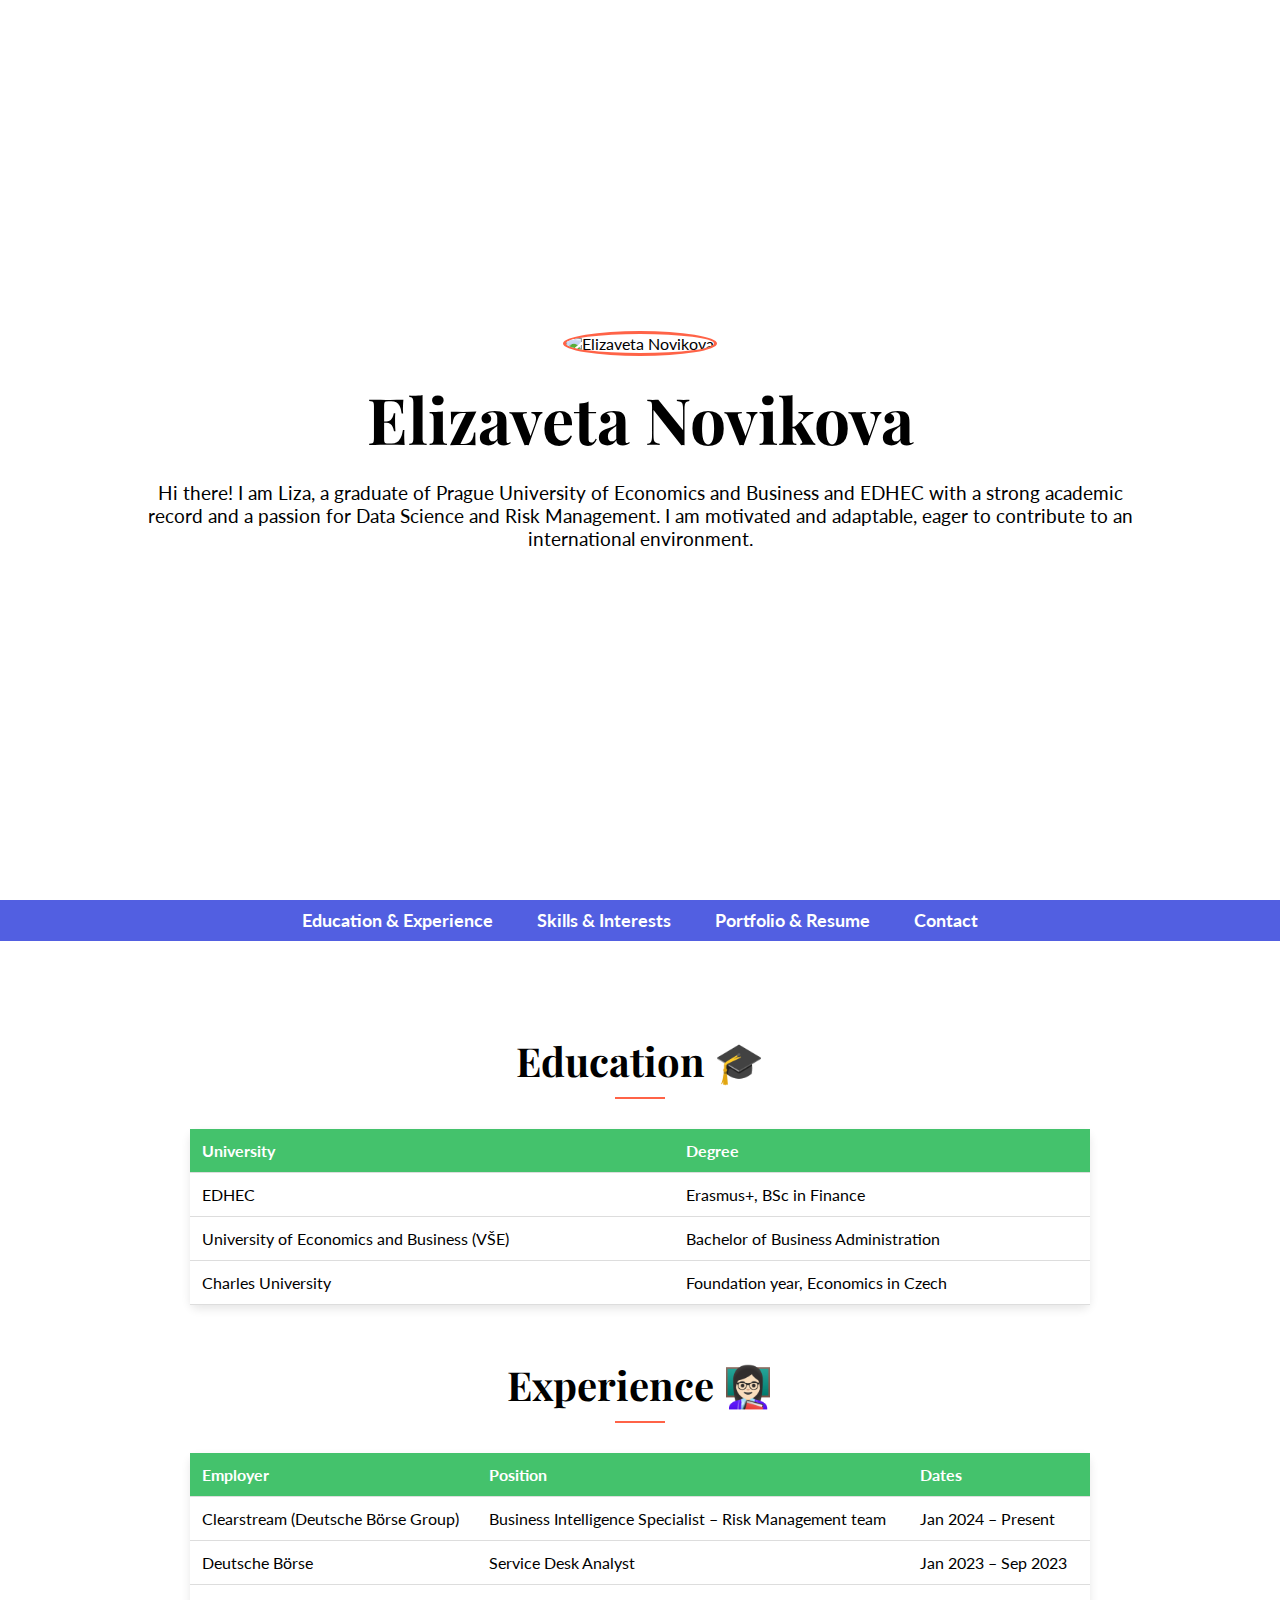
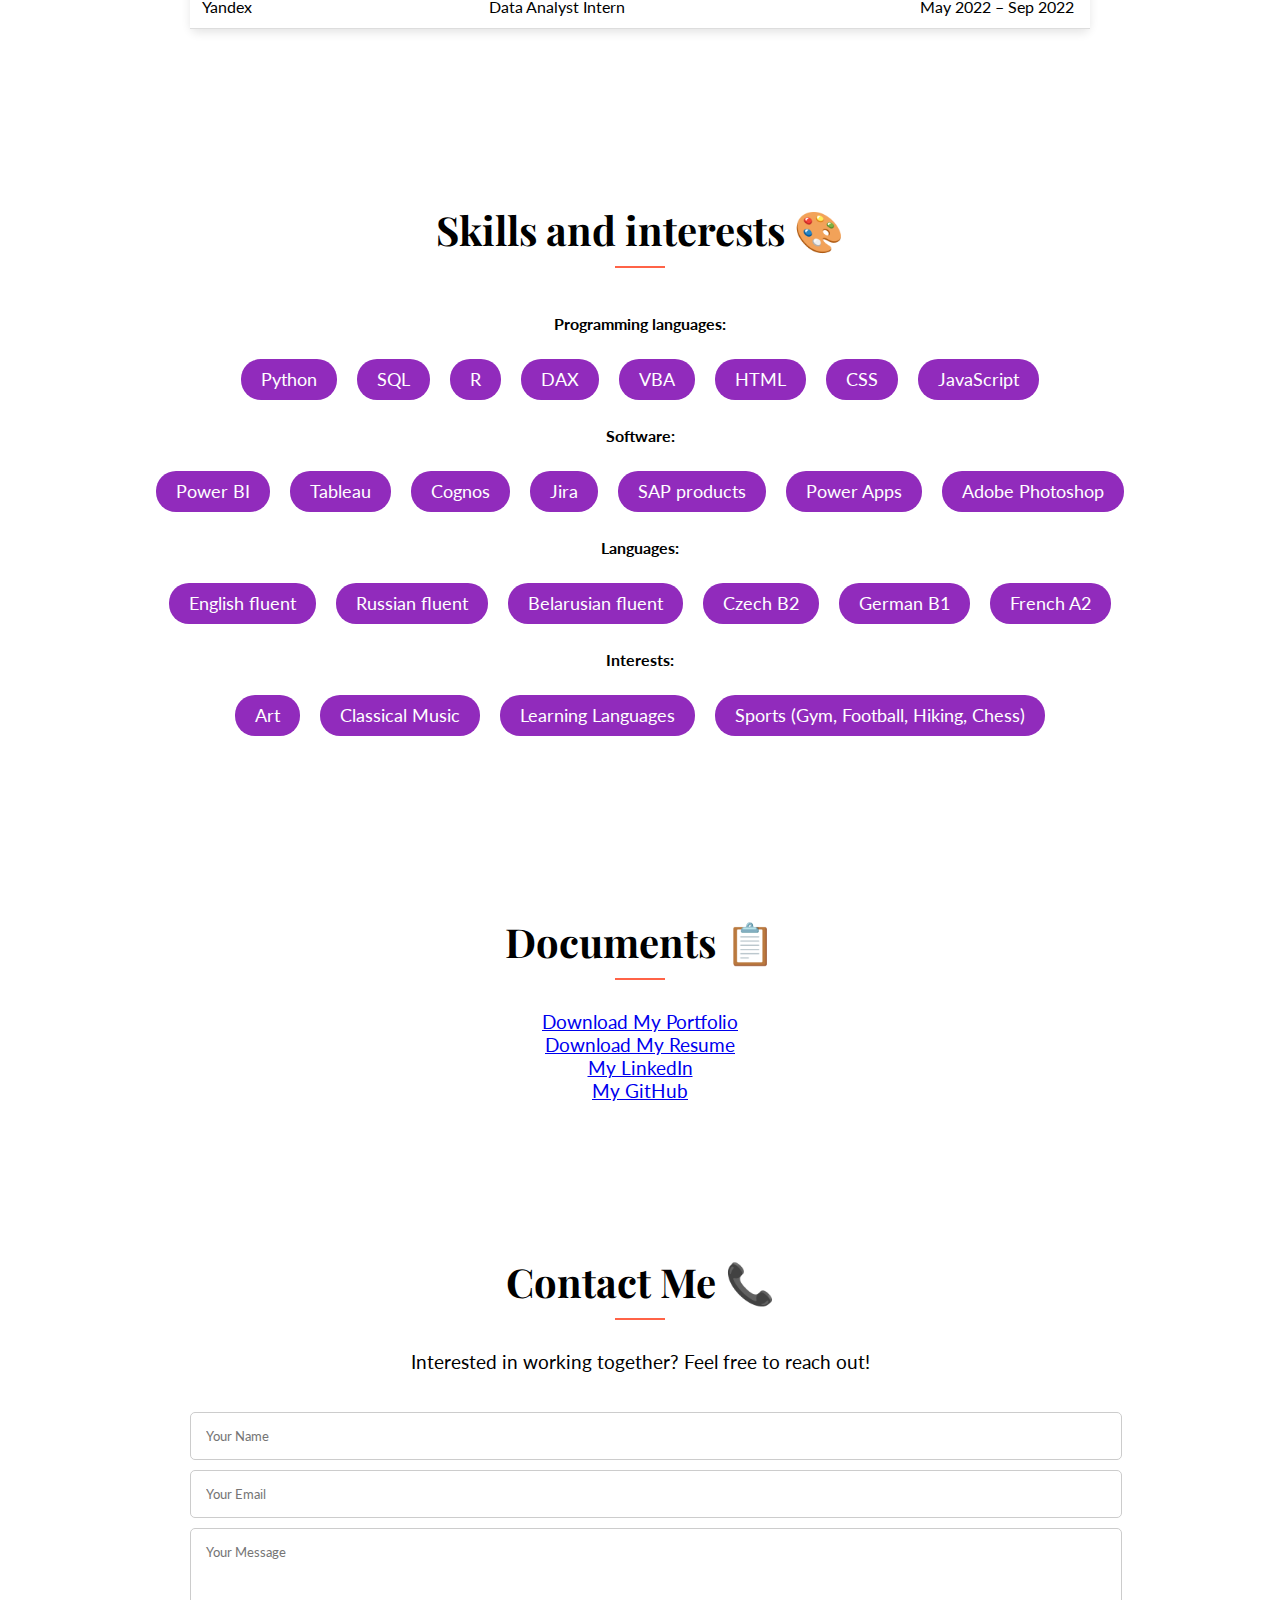
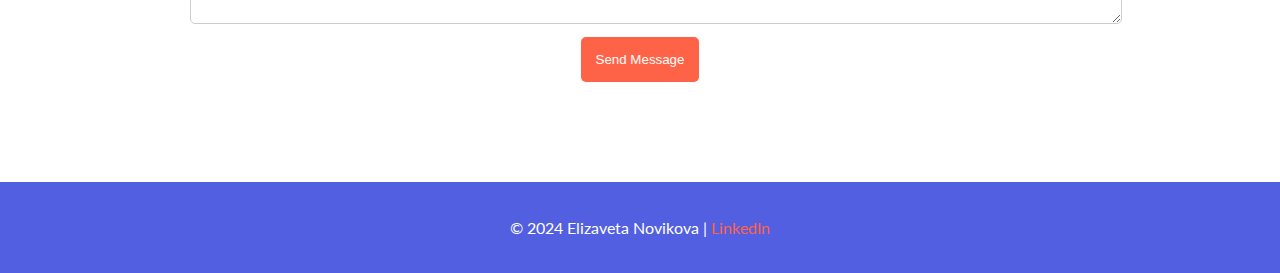
==== index.html @ 58157c76 "Rename HTML & CSS/index.html to index.html" ====
<!DOCTYPE html>
<html lang="en">
<head>
    <meta charset="UTF-8">
    <meta name="viewport" content="width=device-width, initial-scale=1.0">
    <title>Elizaveta Novikova | Portfolio</title>
    <link rel="stylesheet" href="styles.css">
    <link href="https://fonts.googleapis.com/css2?family=Playfair+Display:wght@400;700&family=Lato:wght@300;400;700&display=swap" rel="stylesheet">
</head>
<body>
    <div class="intro-section">
        <div class="intro-content">
            <div class="profile-photo-wrapper">
                <img src="EN photo.png" alt="Elizaveta Novikova" class="profile-photo">
            </div>
            <h1>Elizaveta Novikova</h1>
            <p>Hi there! I am Liza, a graduate of Prague University of Economics and Business and EDHEC with a strong academic record and a passion for Data Science and Risk Management. I am motivated and adaptable, eager to contribute to an international environment.</p>
        </div>
    </div>

    <nav class="nav">
        <ul>
            <li><a href="#education">Education & Experience</a></li>
            <li><a href="#skills">Skills & Interests</a></li>
            <li><a href="#portfolio">Portfolio & Resume</a></li>
            <li><a href="#contact">Contact</a></li>
        </ul>
    </nav>

    <section id="education" class="about-section">
        <div class="content-block">
            <h2>Education 🎓</h2>
            <table class="info-table">
                <tr>
                    <th>University</th>
                    <th>Degree</th>
                </tr>
                <tr>
                    <td>EDHEC</td>
                    <td>Erasmus+, BSc in Finance</td>
                </tr>
                <tr>
                    <td>University of Economics and Business (VŠE)</td>
                    <td>Bachelor of Business Administration</td>
                </tr>
                <tr>
                    <td>Charles University</td>
                    <td>Foundation year, Economics in Czech</td>
                </tr>
            </table>
        </div>

        <div class="content-block">
            <h2>Experience 👩🏻‍🏫</h2>
            <table class="info-table">
                <tr>
                    <th>Employer</th>
                    <th>Position</th>
                    <th>Dates</th>
                </tr>
                <tr>
                    <td>Clearstream (Deutsche Börse Group)</td>
                    <td>Business Intelligence Specialist – Risk Management team</td>
                    <td>Jan 2024 – Present</td>
                </tr>
                <tr>
                    <td>Deutsche Börse</td>
                    <td>Service Desk Analyst</td>
                    <td>Jan 2023 – Sep 2023</td>
                </tr>
                <tr>
                    <td>Yandex</td>
                    <td>Data Analyst Intern</td>
                    <td>May 2022 – Sep 2022</td>
                </tr>
            </table>
        </div>
    </section>

    <section id="skills" class="skills-section">
        <h2>Skills and interests 🎨</h2>
        <p><strong>Programming languages:</strong></p>
        <ul class="skills-list">
            <li>Python</li>
            <li>SQL</li>
            <li>R</li>
            <li>DAX</li>
            <li>VBA</li>
            <li>HTML</li>
            <li>CSS</li>
            <li>JavaScript</li>
        </ul>

        <p><strong>Software:</strong></p>
        <ul class="software-list">
            <li>Power BI</li>
            <li>Tableau</li>
            <li>Cognos</li>
            <li>Jira</li>
            <li>SAP products</li>
            <li>Power Apps</li>
            <li>Adobe Photoshop</li>
        </ul>

        <p><strong>Languages:</strong></p>
        <ul class="languages-list">
            <li>English fluent</li>
            <li>Russian fluent</li>
            <li>Belarusian fluent</li>
            <li>Czech B2</li>
            <li>German B1</li>
            <li>French A2</li>
        </ul>

        <p><strong>Interests:</strong></p>
        <ul class="interests-list">
            <li>Art</li>
            <li>Classical Music</li>
            <li>Learning Languages</li>
            <li>Sports (Gym, Football, Hiking, Chess)</li>
        </ul>
    </section>

    <section id="portfolio" class="contact-section">
        <h2> Documents 📋</h2>
        <p><a href="IT portfolio" target="_blank">Download My Portfolio</a></p>
        <p><a href="your-resume-link.pdf" target="_blank">Download My Resume</a></p>
        <p><a href="https://www.linkedin.com/in/eliza-nkv/" target="_blank">My LinkedIn</a></p>
        <p><a href="https://github.com/liza-n/portfolio.github.io" target="_blank">My GitHub</a></p>
    </section>

    <section id="contact" class="contact-section">
        <h2>Contact Me 📞</h2>
        <p>Interested in working together? Feel free to reach out!</p>
         <br>
        <form action="submit_form.php" method="POST">
            <input type="text" placeholder="Your Name" required>
            <input type="email" placeholder="Your Email" required>
            <textarea placeholder="Your Message" rows="4" required></textarea>
            <button type="submit">Send Message</button>
        </form>
    </section>
    <footer>
        <p>&copy; 2024 Elizaveta Novikova | <a href="https://www.linkedin.com/in/eliza-nkv/" target="_blank">LinkedIn</a></p>
    </footer>

    <script src="script.js"></script>
</body>
</html>
---- styles.css ----
body {
    margin: 0;
    font-family: 'Lato', sans-serif;
    color: #000;
    background: #fff;
    overflow-x: hidden;
}

.profile-photo-wrapper {
    margin-bottom: 20px;
}


.profile-photo {
    border-radius: 50%;
    width: 200px; 
    height: 200px;
    object-fit: cover;
    border: 3px solid #ff6347;
}

.intro-section {
    background: url('background-image.jpg') no-repeat center center/cover;
    height: 100vh;
    display: flex;
    align-items: center;
    justify-content: center;
    text-align: center;
    color: #000;
    position: relative;
}

.intro-content {
    animation: fadeIn 2s ease-out;
}

.intro-section h1 {
    font-family: 'Playfair Display', serif;
    font-size: 4em;
    margin: 0;
}

.intro-section p {
    font-size: 1.2em;
    margin-top: 10px;
    width: 80%;
    max-width: 1350px;
    margin: 0 auto;
    padding: 20px;
    position: relative;
    z-index: 2;
}

.nav {
    background: #525FE1;
    padding: 10px 0;
    text-align: center;
    position: sticky;
    top: 0;
    z-index: 1000;
}

.nav ul {
    list-style: none;
    margin: 0;
    padding: 0;
}

.nav ul li {
    display: inline;
    margin: 0 20px;
}

.nav ul li a {
    color: #fff;
    text-decoration: none;
    font-weight: bold;
    font-size: 1.1em;
    transition: color 0.3s;
}

.nav ul li a:hover {
    color: #ff6347;
}

.about-section, .skills-section, .contact-section {
    padding: 60px 20px;
    text-align: center;
}

h2 {
    font-family: 'Playfair Display', serif;
    font-size: 2.5em;
    margin-bottom: 20px;
    position: relative;
    display: inline-block;
}

h2::after {
    content: '';
    display: block;
    width: 50px;
    height: 2px;
    background: #ff6347;
    margin: 10px auto;
    animation: slideIn 1s ease-out;
}

.about-section p, .contact-section p {
    font-size: 1.2em;
    max-width: 800px;
    margin: 0 auto;
    animation: fadeIn 2s ease-out;
}


.info-table {
    width: 80%;
    max-width: 900px; 
    margin: 0 auto;
    border-collapse: collapse;
    background-color: #fff;
    padding: 20px;
    margin-bottom: 20px;
    border-radius: 8px;
    box-shadow: 0px 4px 10px rgba(0, 0, 0, 0.1);
    transition: transform 0.3s ease-in-out, box-shadow 0.3s ease-in-out;
}

.info-table th, .info-table td {
    padding: 12px;
    text-align: left;
    border-bottom: 1px solid #ddd;
}

.info-table th {
    background-color: #44c26c;
    color: #fff;
    font-weight: bold;
}

.info-table td {
    background-color: #fff;
}

.info-table:hover {
    transform: translateY(-10px);
    box-shadow: 0px 10px 20px rgba(0, 0, 0, 0.15);
}

.skills-list {
    list-style: none;
    padding: 0;
    display: flex;
    justify-content: center;
    flex-wrap: wrap;
}

.skills-list li {
    background: #912BBC;
    color: #fff;
    padding: 10px 20px;
    margin: 10px;
    border-radius: 20px;
    font-size: 1.1em;
    transition: transform 0.3s, background 0.3s;
}

.skills-list li:hover {
    background: #ff6347;
    transform: scale(1.1);
}

.languages-list {
    list-style: none;
    padding: 0;
    display: flex;
    justify-content: center;
    flex-wrap: wrap;
}

.languages-list li {
    background: #912BBC;
    color: #fff;
    padding: 10px 20px;
    margin: 10px;
    border-radius: 20px;
    font-size: 1.1em;
    transition: transform 0.3s, background 0.3s;
}

.languages-list li:hover {
    background: #ff6347;
    transform: scale(1.1);
}

.software-list {
    list-style: none;
    padding: 0;
    display: flex;
    justify-content: center;
    flex-wrap: wrap;
}

.software-list li {
    background: #912BBC;
    color: #fff;
    padding: 10px 20px;
    margin: 10px;
    border-radius: 20px;
    font-size: 1.1em;
    transition: transform 0.3s, background 0.3s;
}

.software-list li:hover {
    background: #ff6347;
    transform: scale(1.1);
}

.interests-list {
    list-style: none;
    padding: 0;
    display: flex;
    justify-content: center;
    flex-wrap: wrap;
}

.interests-list li {
    background: #912BBC;
    color: #fff;
    padding: 10px 20px;
    margin: 10px;
    border-radius: 20px;
    font-size: 1.1em;
    transition: transform 0.3s, background 0.3s;
}

.interests-list li:hover {
    background: #ff6347;
    transform: scale(1.1);
}

.contact-section form {
    max-width: 400px;
    margin: 0 auto;
    width: 80%;
    max-width: 900px;
    border-collapse: collapse;
    padding: 20px;
    margin-bottom: 20px;
    border-radius: 8px;
    animation: fadeInUp 1.5s ease-out;
}

.contact-section input, .contact-section textarea {
    width: 100%;
    padding: 15px;
    margin-bottom: 10px;
    border: 1px solid #ccc;
    border-radius: 5px;
    font-family: 'Lato', sans-serif;
}

.contact-section button {
    background: #ff6347;
    color: #fff;
    padding: 15px;
    border: none;
    border-radius: 5px;
    cursor: pointer;
    transition: background 0.3s;
}

.contact-section button:hover {
    background: #e5533b;
}

footer {
    background: #525FE1;
    color: #fff;
    padding: 20px;
    text-align: center;
}

footer a {
    color: #ff6347;
    text-decoration: none;
}

footer a:hover {
    text-decoration: underline;
}

@keyframes fadeIn {
    from { opacity: 0; }
    to { opacity: 1; }
}

@keyframes fadeInUp {
    from { opacity: 0; transform: translateY(20px); }
    to { opacity: 1; transform: translateY(0); }
}

@keyframes slideIn {
    from { width: 0; }
    to { width: 50px; }
}
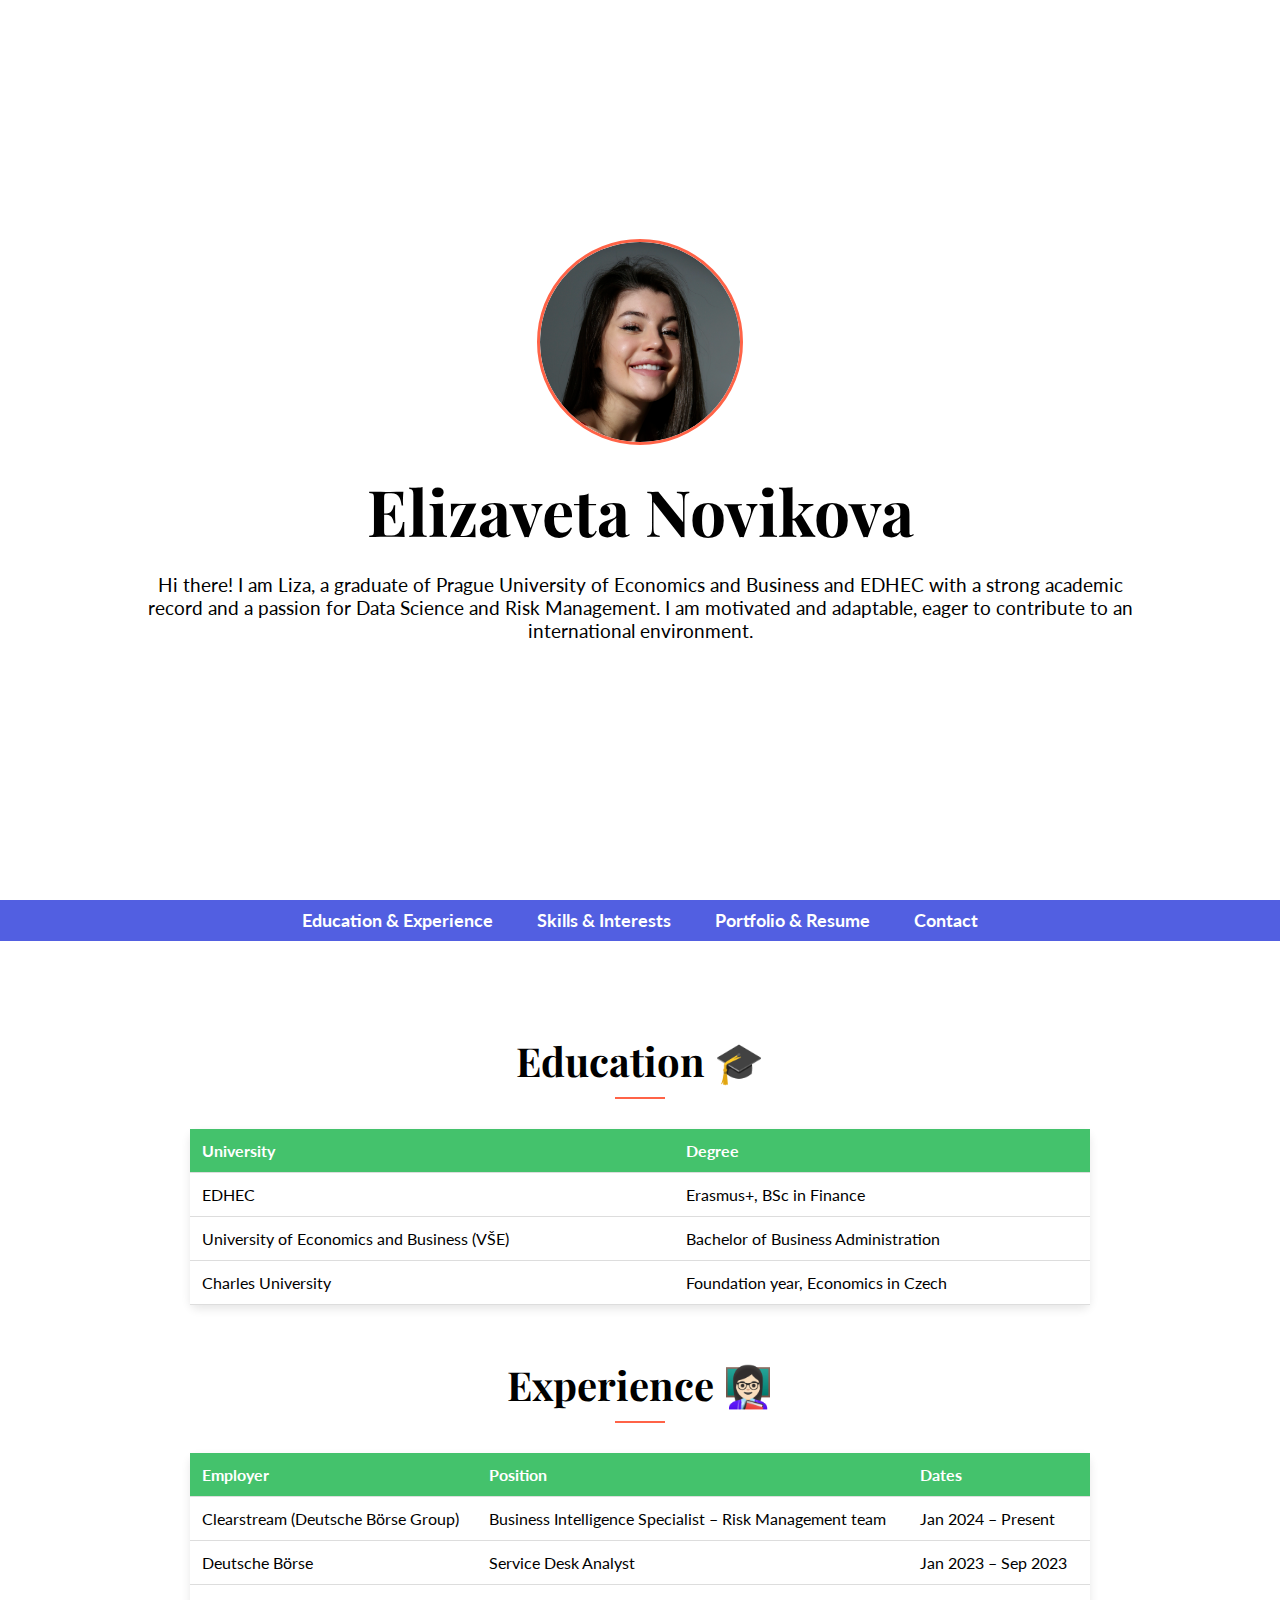
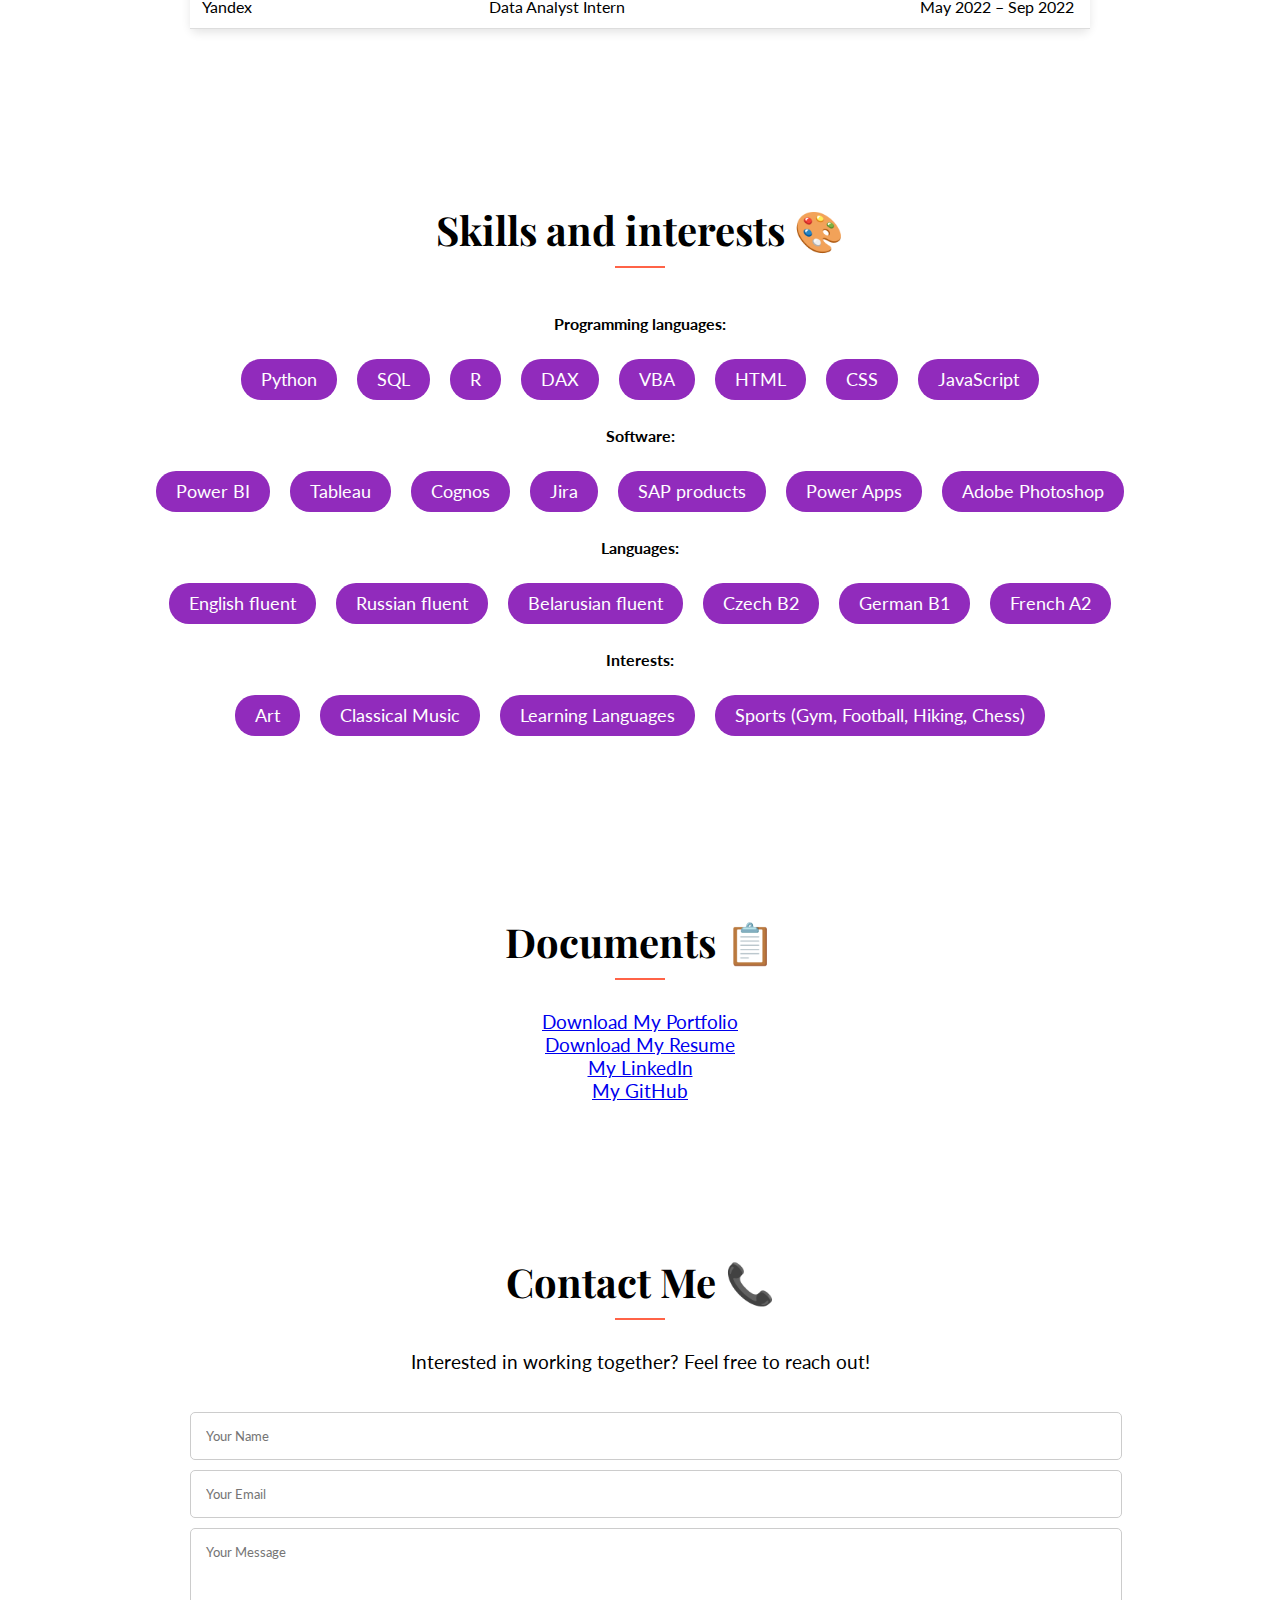
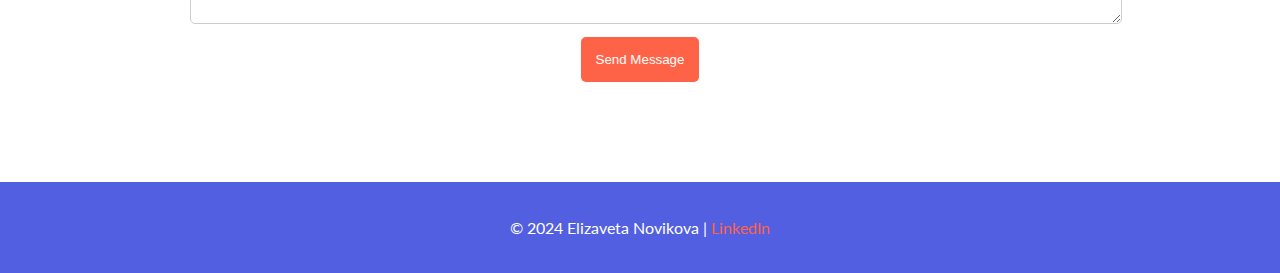
==== commit ceb3735b: "Update index.html" ====
--- a/index.html
+++ b/index.html
@@ -123,8 +123,8 @@
 
     <section id="portfolio" class="contact-section">
         <h2> Documents 📋</h2>
-        <p><a href="IT portfolio" target="_blank">Download My Portfolio</a></p>
-        <p><a href="your-resume-link.pdf" target="_blank">Download My Resume</a></p>
+        <p><a href="IT Portfolio.pdf" target="_blank">Download My Portfolio</a></p>
+        <p><a href="Resume.pdf" target="_blank">Download My Resume</a></p>
         <p><a href="https://www.linkedin.com/in/eliza-nkv/" target="_blank">My LinkedIn</a></p>
         <p><a href="https://github.com/liza-n/portfolio.github.io" target="_blank">My GitHub</a></p>
     </section>
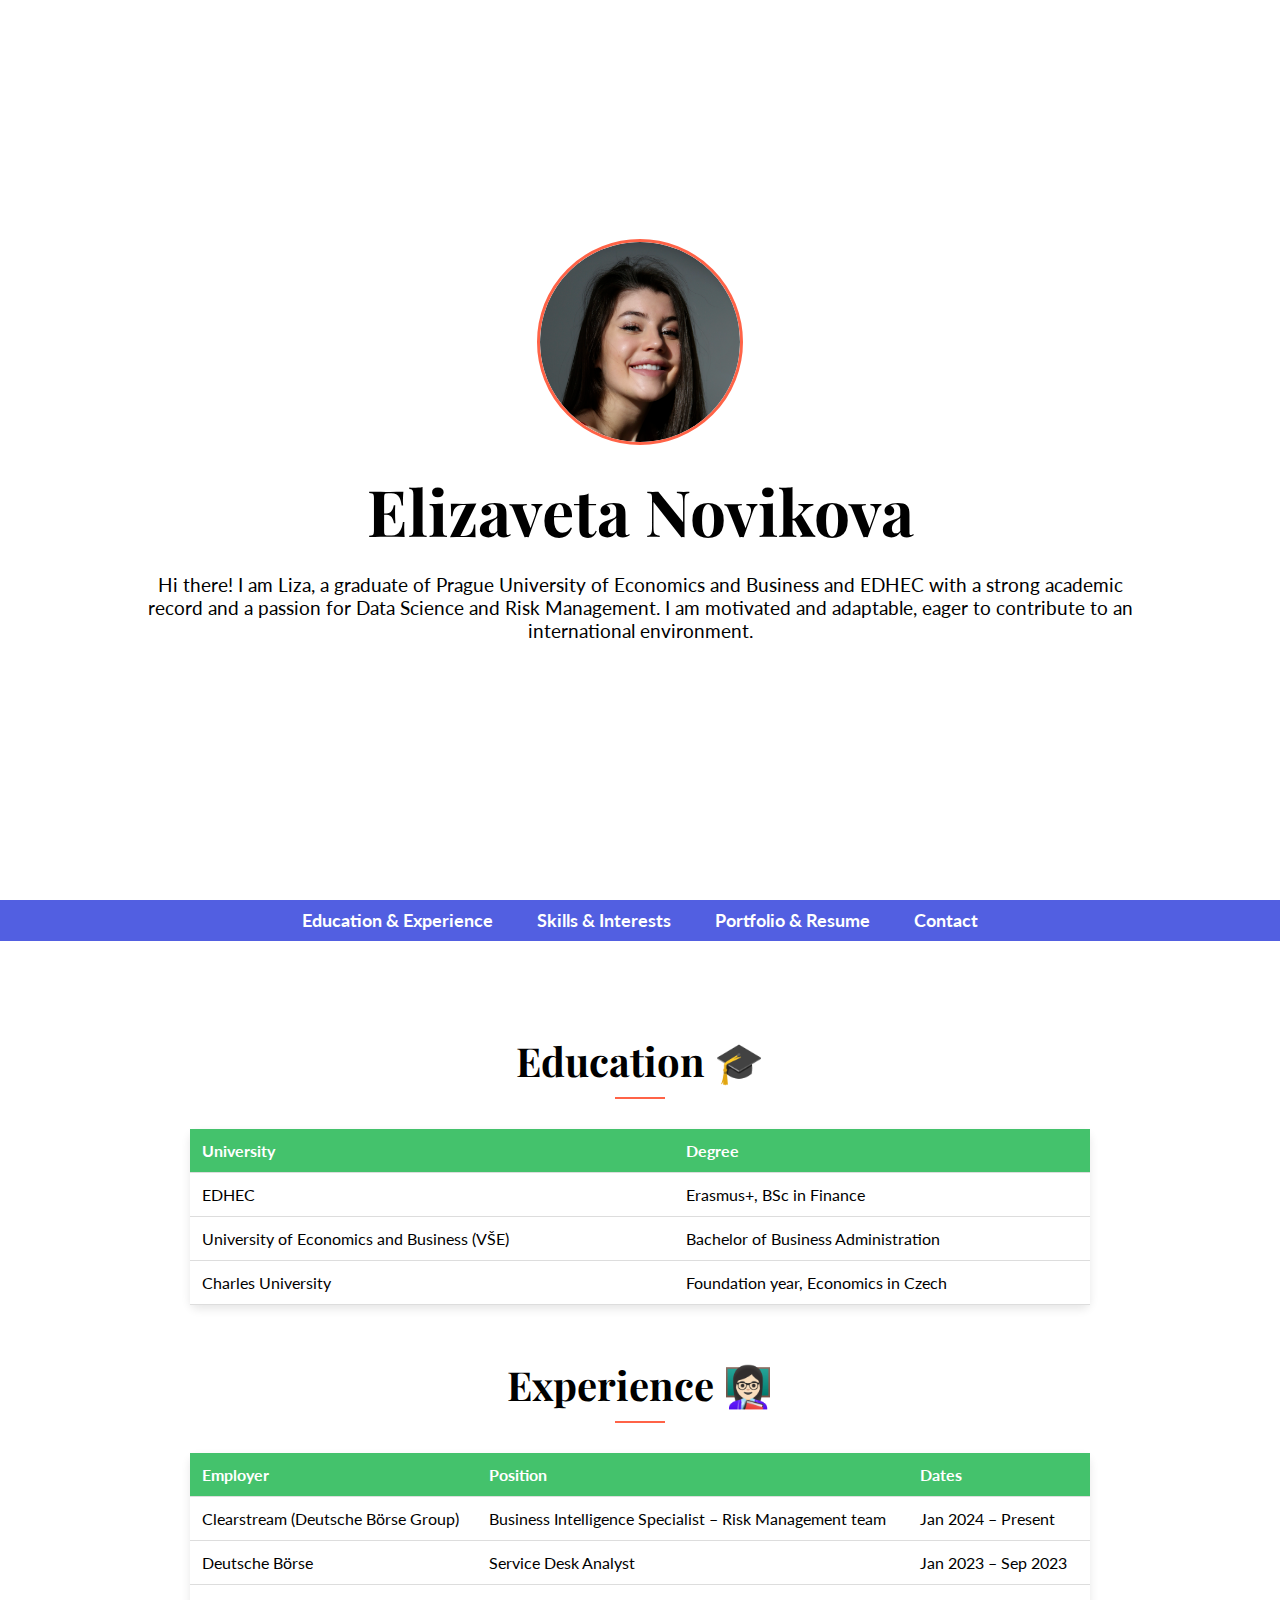
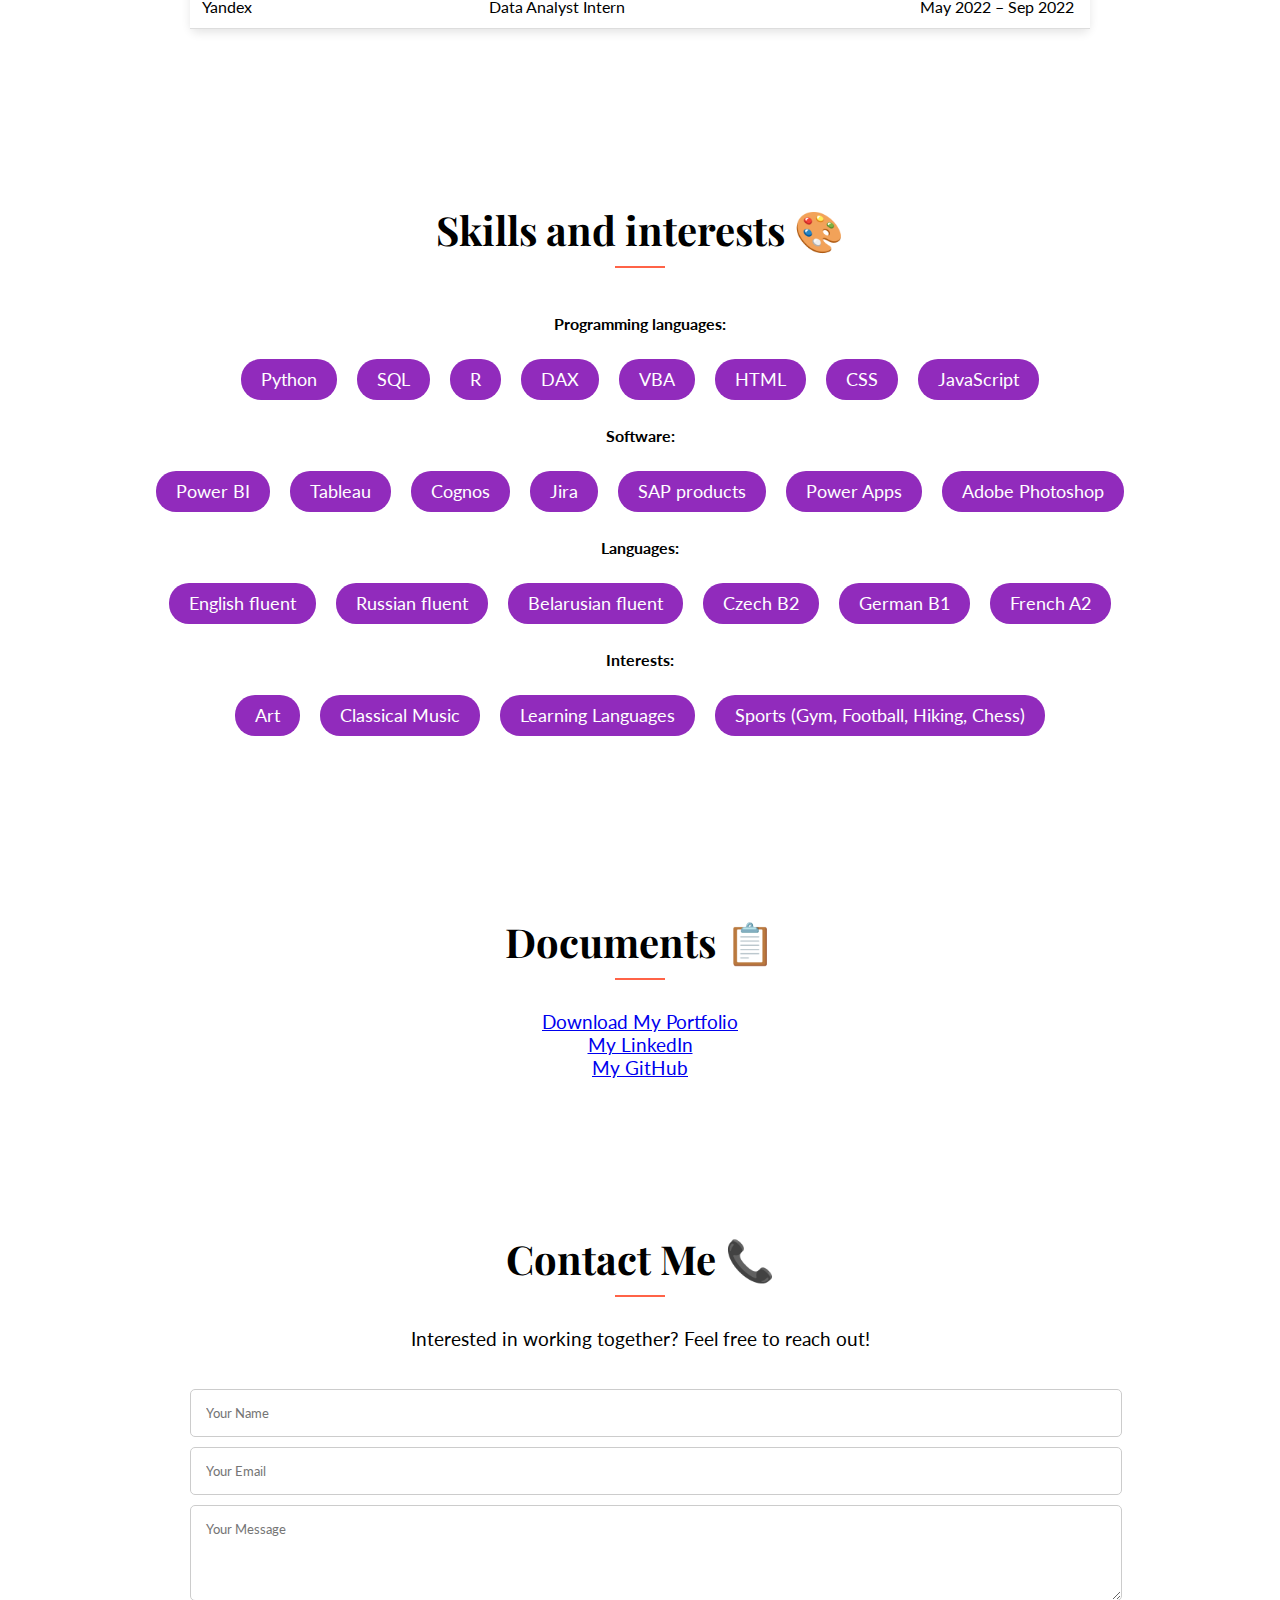
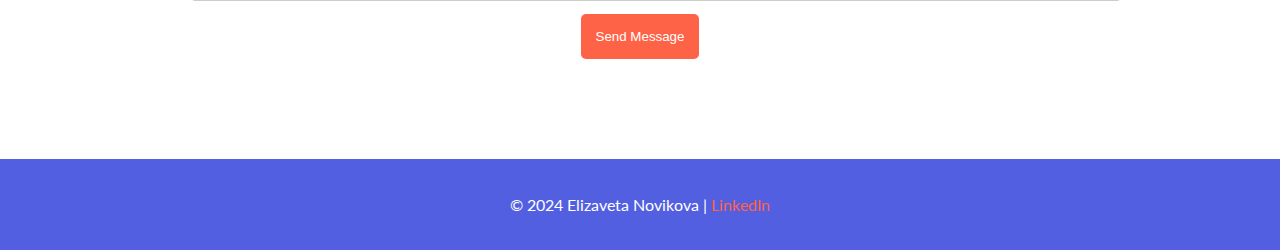
==== commit c955d528: "Update index.html" ====
--- a/index.html
+++ b/index.html
@@ -123,8 +123,7 @@
 
     <section id="portfolio" class="contact-section">
         <h2> Documents 📋</h2>
-        <p><a href="IT Portfolio.pdf" target="_blank">Download My Portfolio</a></p>
-        <p><a href="Resume.pdf" target="_blank">Download My Resume</a></p>
+        <p><a href="IT Portfolio.pdf" target="_blank" download="" role="button">Download My Portfolio</a></p>
         <p><a href="https://www.linkedin.com/in/eliza-nkv/" target="_blank">My LinkedIn</a></p>
         <p><a href="https://github.com/liza-n/portfolio.github.io" target="_blank">My GitHub</a></p>
     </section>
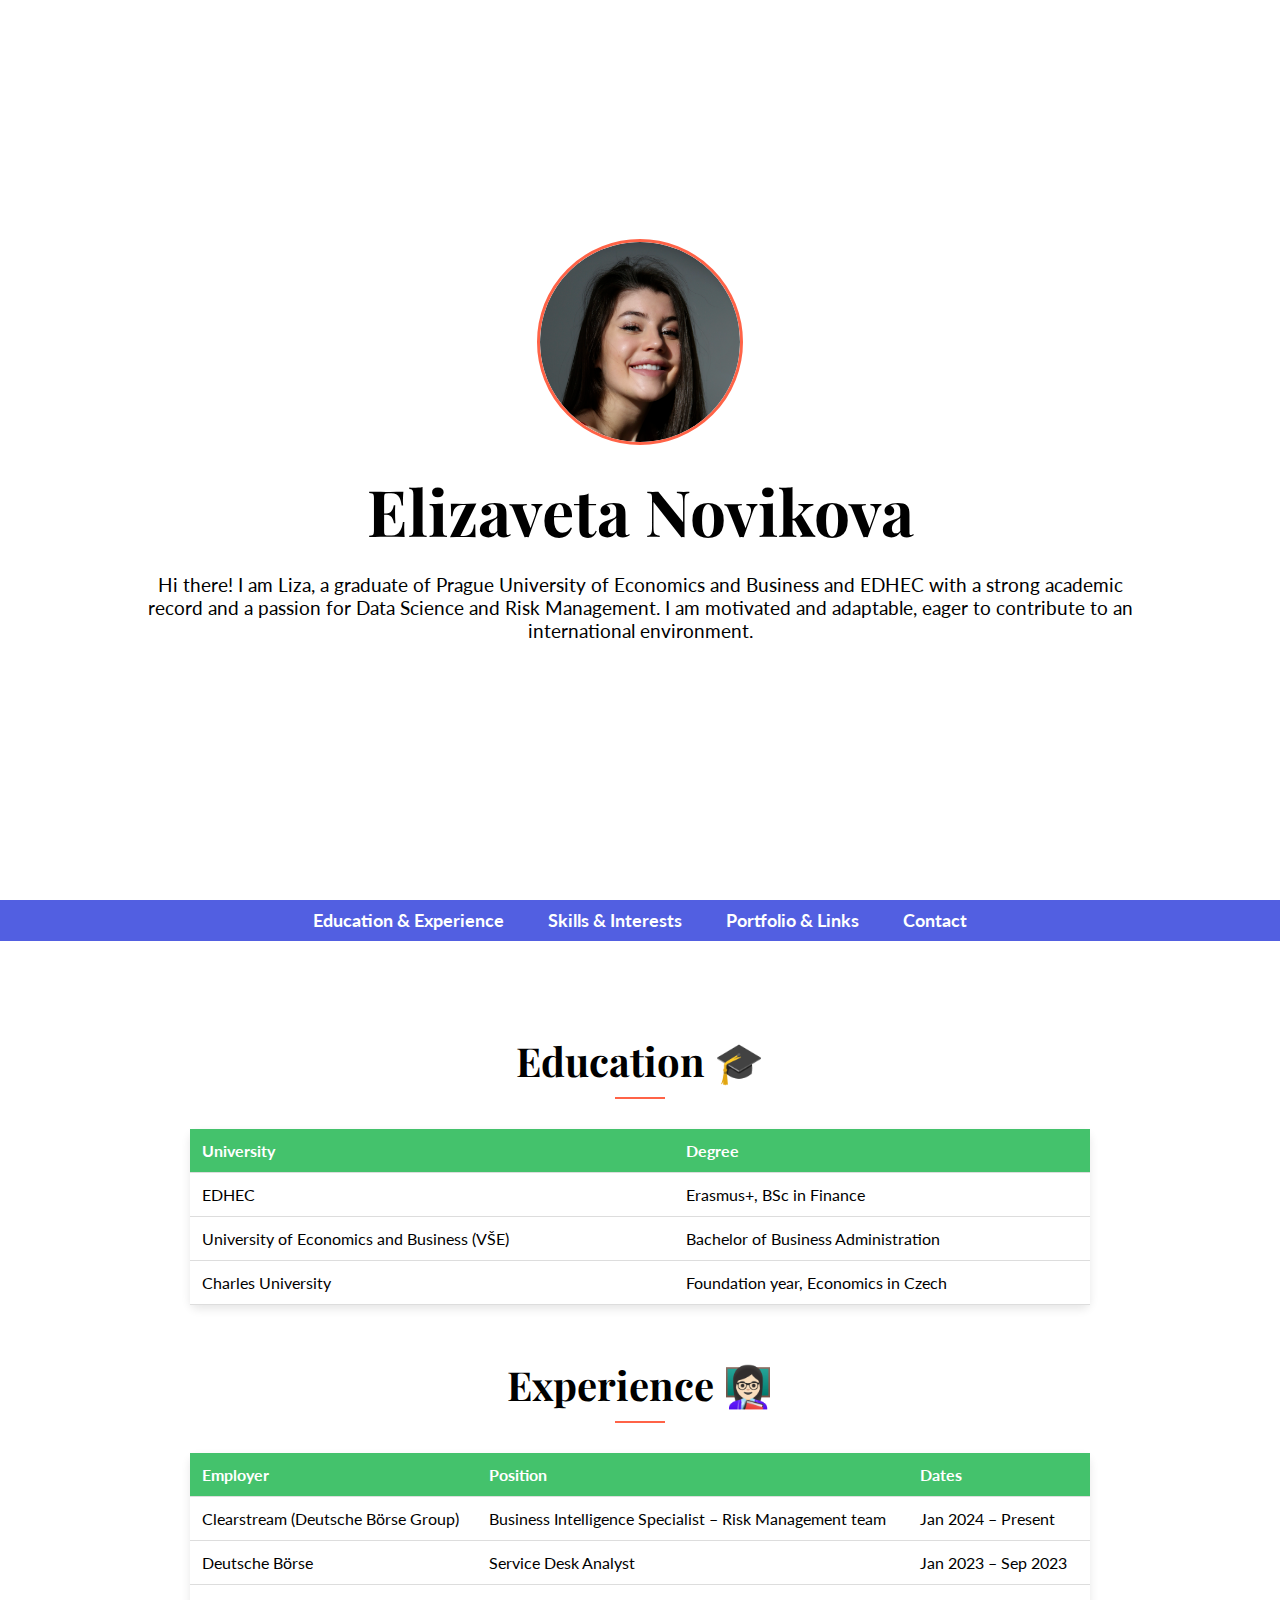
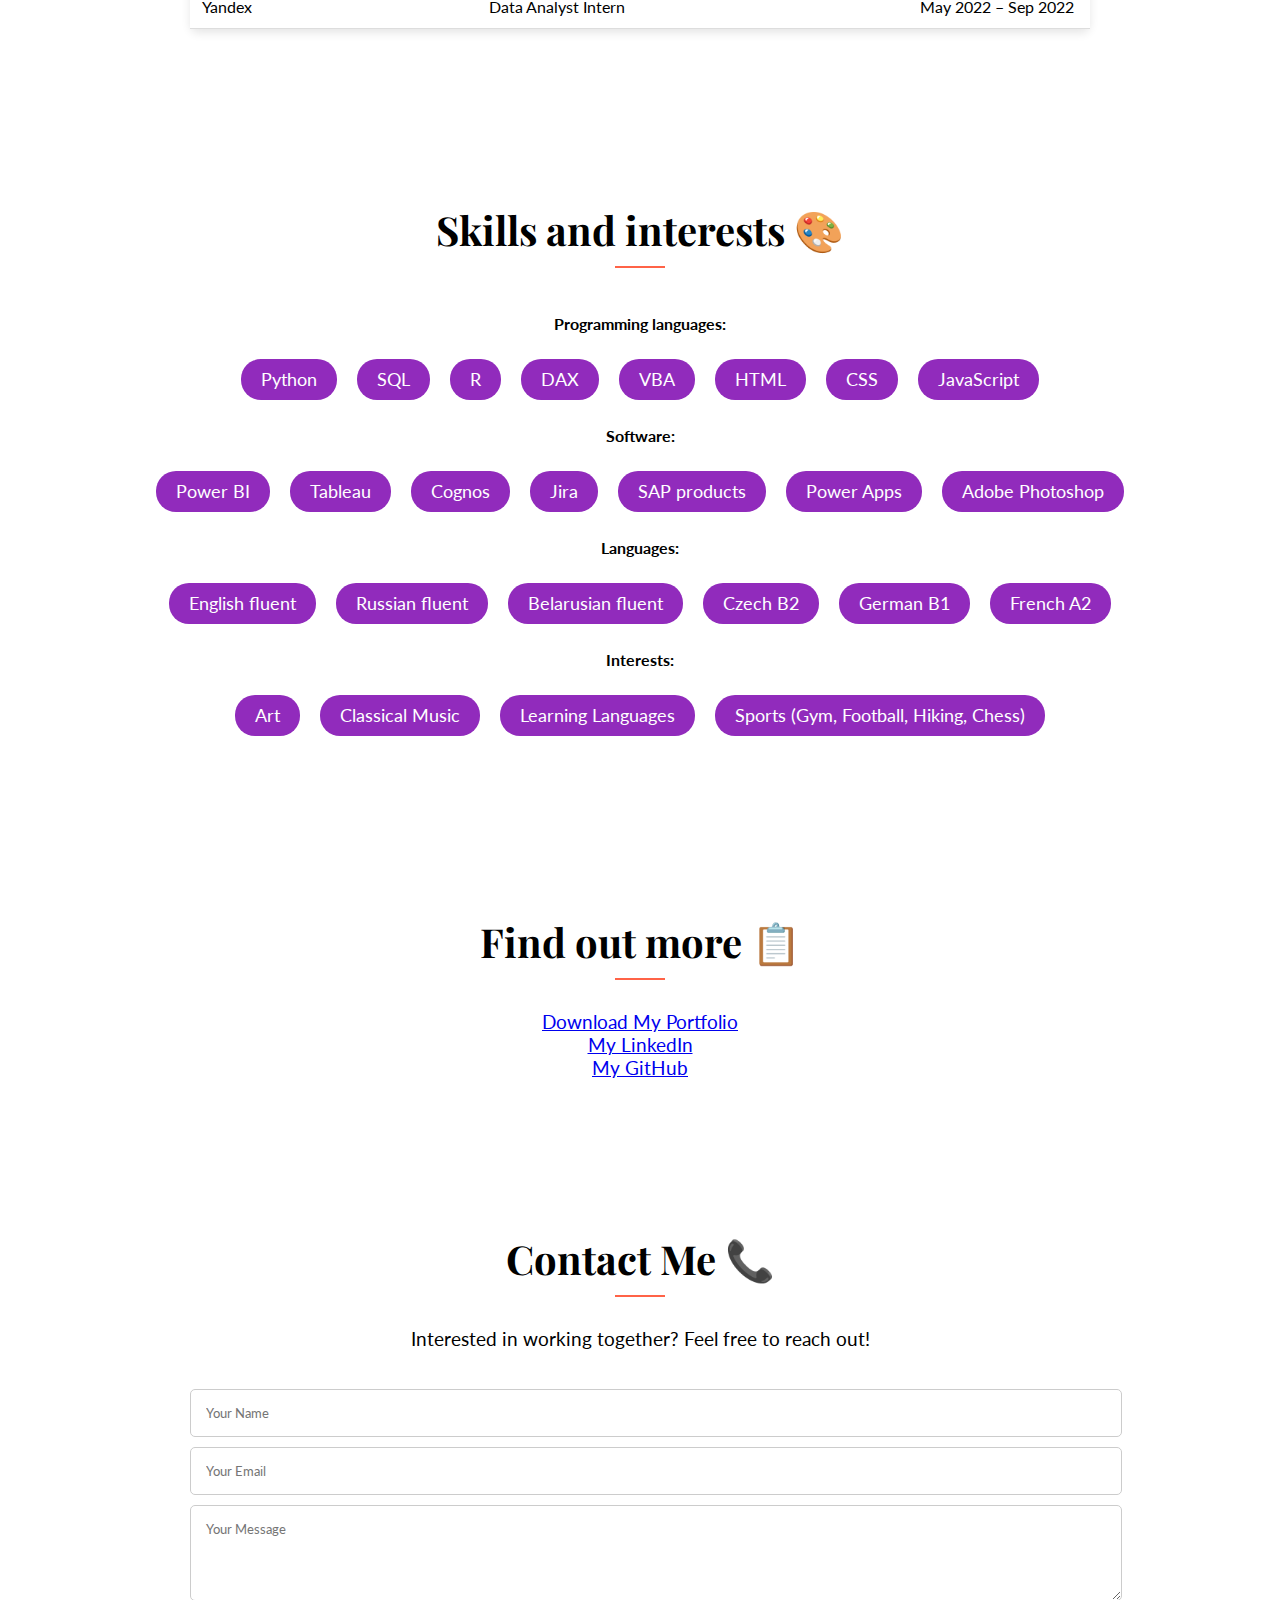
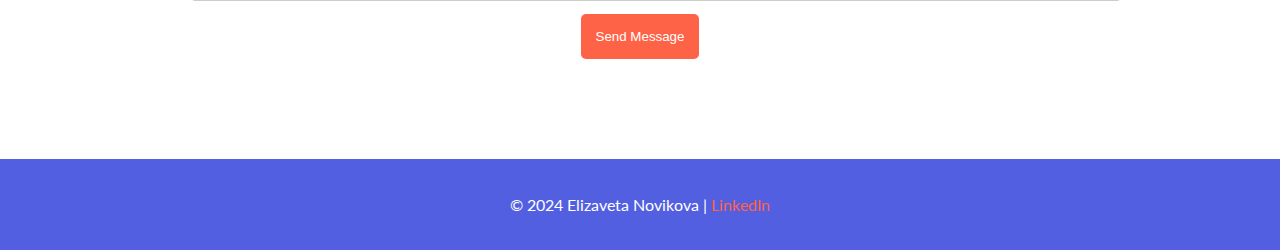
==== commit 1258663e: "Update index.html" ====
--- a/index.html
+++ b/index.html
@@ -22,7 +22,7 @@
         <ul>
             <li><a href="#education">Education & Experience</a></li>
             <li><a href="#skills">Skills & Interests</a></li>
-            <li><a href="#portfolio">Portfolio & Resume</a></li>
+            <li><a href="#portfolio">Portfolio & Links</a></li>
             <li><a href="#contact">Contact</a></li>
         </ul>
     </nav>
@@ -122,7 +122,7 @@
     </section>
 
     <section id="portfolio" class="contact-section">
-        <h2> Documents 📋</h2>
+        <h2> Find out more 📋</h2>
         <p><a href="IT Portfolio.pdf" target="_blank" download="" role="button">Download My Portfolio</a></p>
         <p><a href="https://www.linkedin.com/in/eliza-nkv/" target="_blank">My LinkedIn</a></p>
         <p><a href="https://github.com/liza-n/portfolio.github.io" target="_blank">My GitHub</a></p>
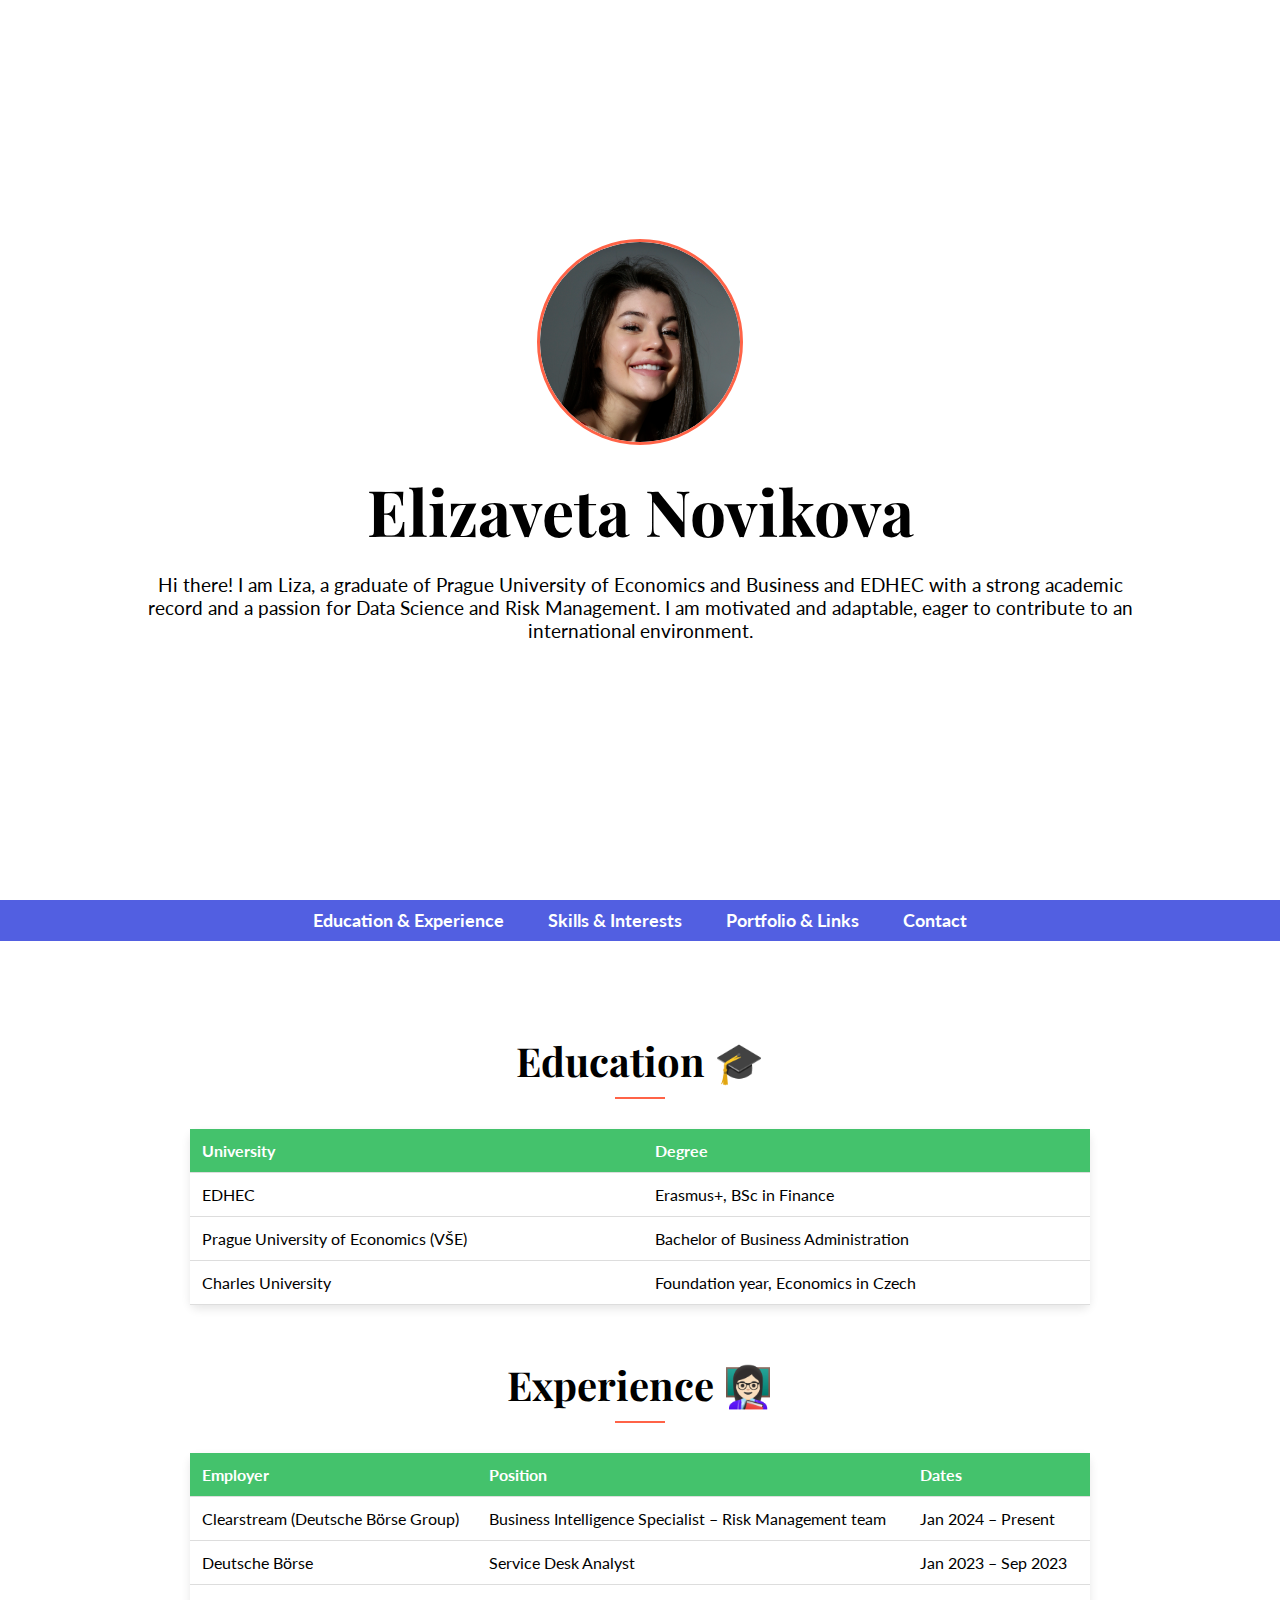
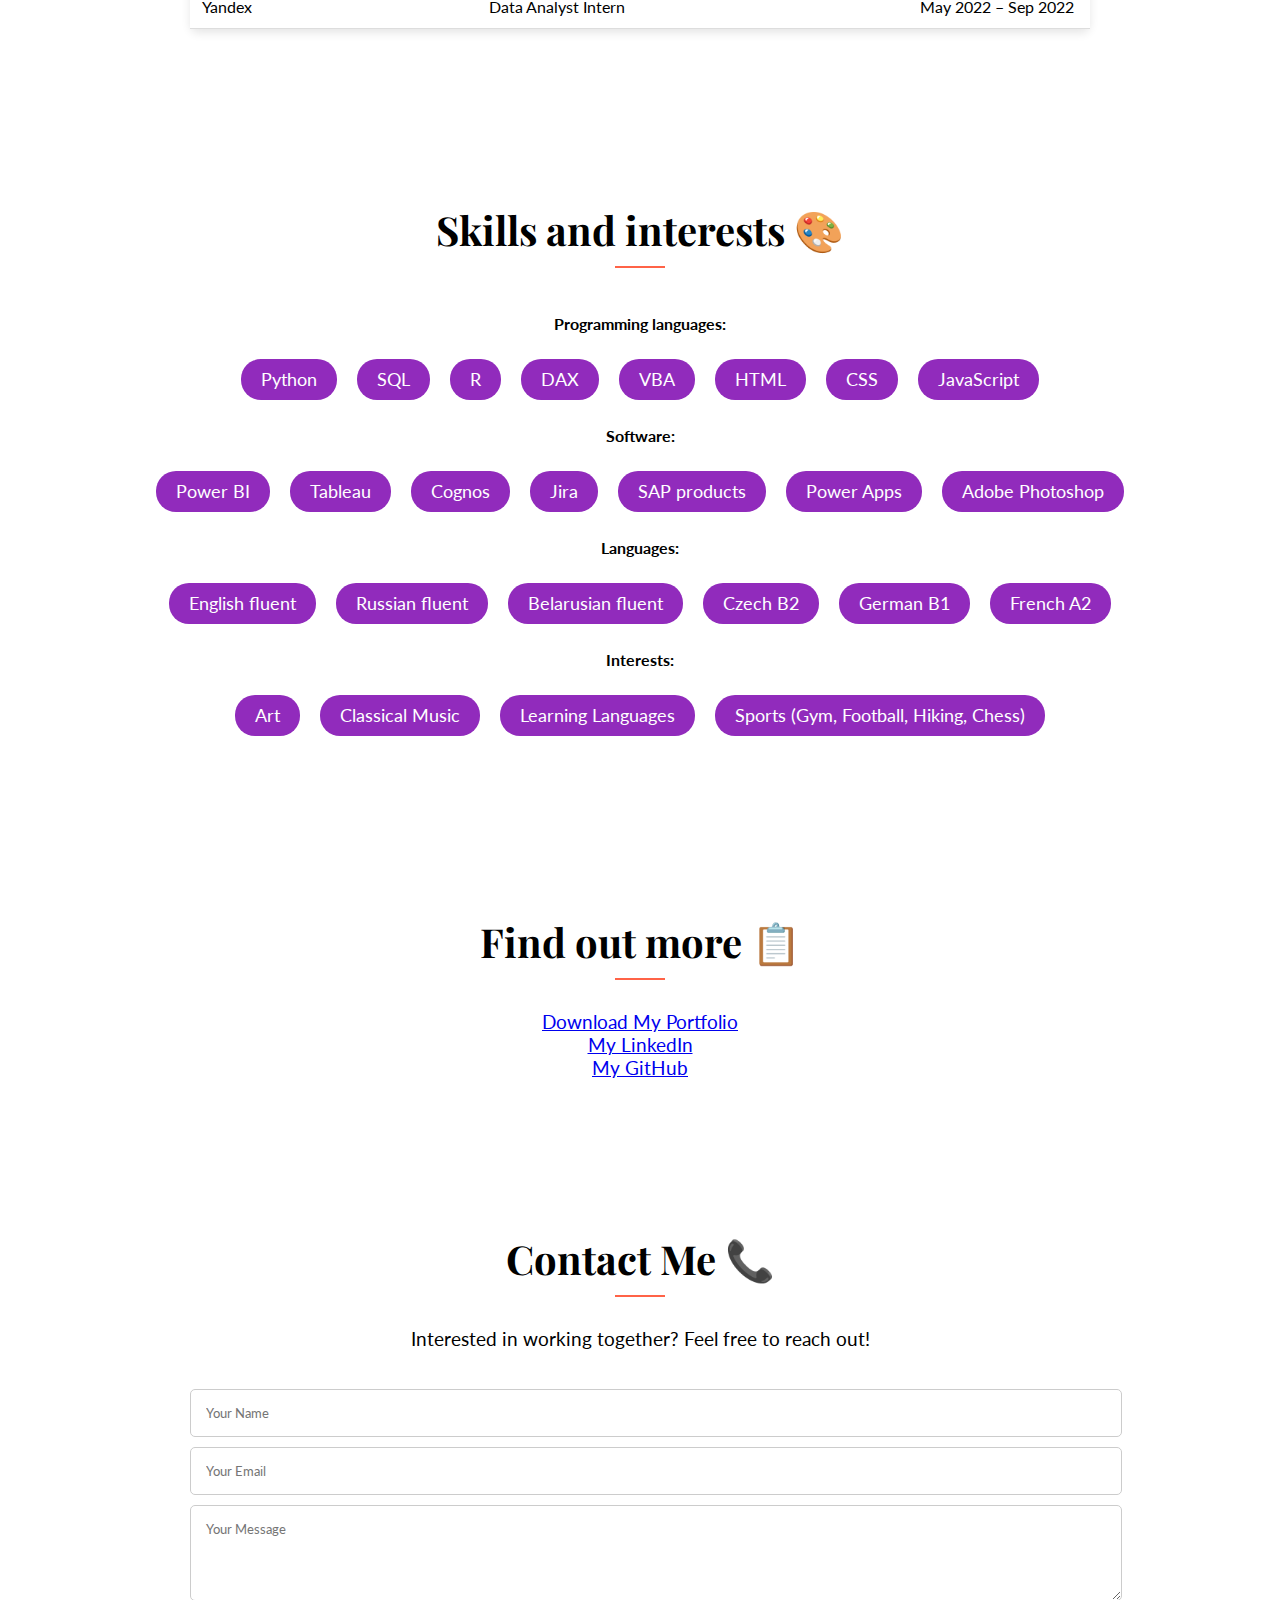
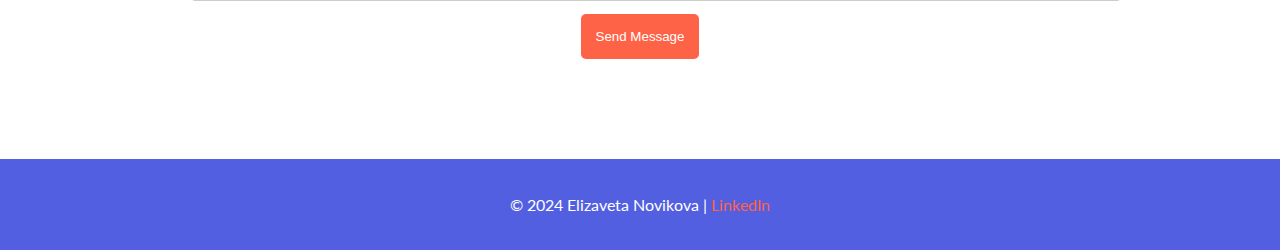
==== commit a3845d2d: "Update index.html" ====
--- a/index.html
+++ b/index.html
@@ -40,7 +40,7 @@
                     <td>Erasmus+, BSc in Finance</td>
                 </tr>
                 <tr>
-                    <td>University of Economics and Business (VŠE)</td>
+                    <td>Prague University of Economics (VŠE)</td>
                     <td>Bachelor of Business Administration</td>
                 </tr>
                 <tr>
